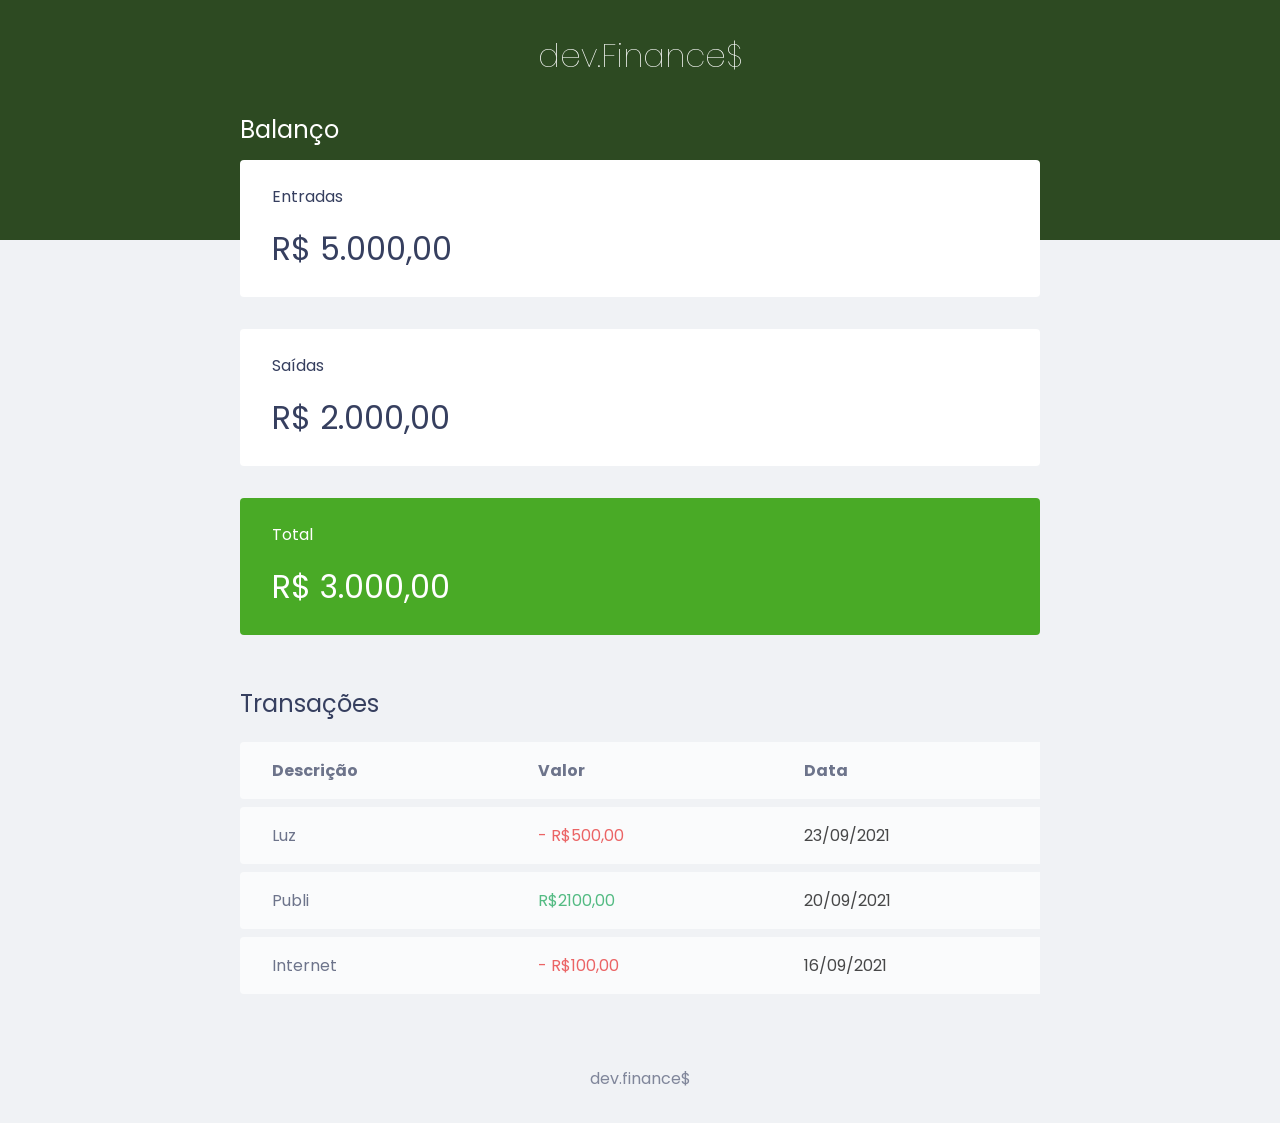
==== Finance/index.html @ f511c2e1 "design" ====
<!DOCTYPE html>
<html lang="pt-br">

<head>
    <meta charset="UTF-8">
    <meta http-equiv="X-UA-Compatible" content="IE=edge">
    <meta name="viewport" content="width=device-width, initial-scale=1.0">
    <link rel="stylesheet" href="./style.css">
    <title>Finance</title>
</head>

<body>
    <header>
        <h1 id="logo">dev.Finance$</h1>
    </header>

    <main class="container">
        <section id="balance">
            <h2>Balanço</h2>

            <div class="card">
                <h3>Entradas</h3>
                <p>R$ 5.000,00</p>
            </div>
            <div class="card">
                <h3>Saídas</h3>
                <p>R$ 2.000,00</p>
            </div>
            <div class="card total">
                <h3>Total</h3>
                <p>R$ 3.000,00</p>
            </div>
        </section>

        <section id="transaction">
            <h2>Transações</h2>
            <table id="data-table">
                <thead>
                    <tr>
                        <th>Descrição</th>
                        <th>Valor</th>
                        <th>Data</th>
                    </tr>
                </thead>
                <tbody>
                    <tr>
                        <td class="description">Luz</td>
                        <td class="expense">- R$500,00</td>
                        <td class="date">23/09/2021</td>
                    </tr>
                    <tr>
                        <td class="description">Publi</td>
                        <td class="income">R$2100,00</td>
                        <td class="date">20/09/2021</td>
                    </tr>
                    <tr>
                        <td class="description">Internet</td>
                        <td class="expense">- R$100,00</td>
                        <td class="date">16/09/2021</td>
                    </tr>
                </tbody>
            </table>
        </section>
    </main>

    <footer class="container">
        <p>dev.finance$</p>
    </footer>
</body>

</html>
---- Finance/style.css ----
@import url('https://fonts.googleapis.com/css2?family=Poppins:ital,wght@0,100;0,400;0,700;1,400&display=swap');
*{
    margin: 0;
    padding: 0;
    box-sizing: border-box;
}

:root{
    --dark-blue: #363f5f;
}
body{
    background: #f0f2f5;
    font-family: "Poppins", sans-serif;
}

.container{
    width: min(90vw, 800px);
    margin: auto;
}

/* Titles */
h2{
    margin-top: 3.2rem;
    margin-bottom: 0.8rem;
    color: var(--dark-blue);

    font-weight: 400;
}

/* Header */
header{
    background: #2D4A22;
    padding: 2rem 0 10rem;
    text-align: center;
}

#logo{
    color: #fff;
    font-weight: 100;
}

/* Balance */
#balance{
    margin-top: -8rem;
}

#balance h2{
    color: #fff;
    margin-top: 0;
}

/* Cards */
.card{
    background: #fff;
    padding: 1.5rem 2rem;
    border-radius: 0.25rem;
    margin-bottom: 2rem;
    color: var(--dark-blue);
}

.card h3{
    font-weight: normal;
    font-size: 1rem;
}

.card p{
    font-size: 2rem;
    line-height: 3rem;
    margin-top: 1rem;
}

.card.total{
    background: #49AA26;
    color: #fff;
}

/* table */
#data-table{
    width: 100%;
    border-spacing: 0 0.5rem;
}

table th{
    background: #fff;

    color: var(--dark-blue);
    padding: 1rem 2rem;
    text-align: left;
}

table td{
    background: #fff;
    padding: 1rem 2rem;
}

table tr{
    opacity: 0.7;
}
table tbody tr:hover{
    opacity: 1;
}

table thead tr th:first-child,
table tbody tr td:first-child{
    border-radius: 0.25rem 0 0 0.25rem;
}

td.description{
    color: var(--dark-blue);
}

td.income{
    color: #12a454;
}

td.expense{
    color:#e92929;
}

/* footer */
footer{
    text-align: center;
    padding: 4rem 0 2rem;
    color: var(--dark-blue);

    opacity: .6;
}
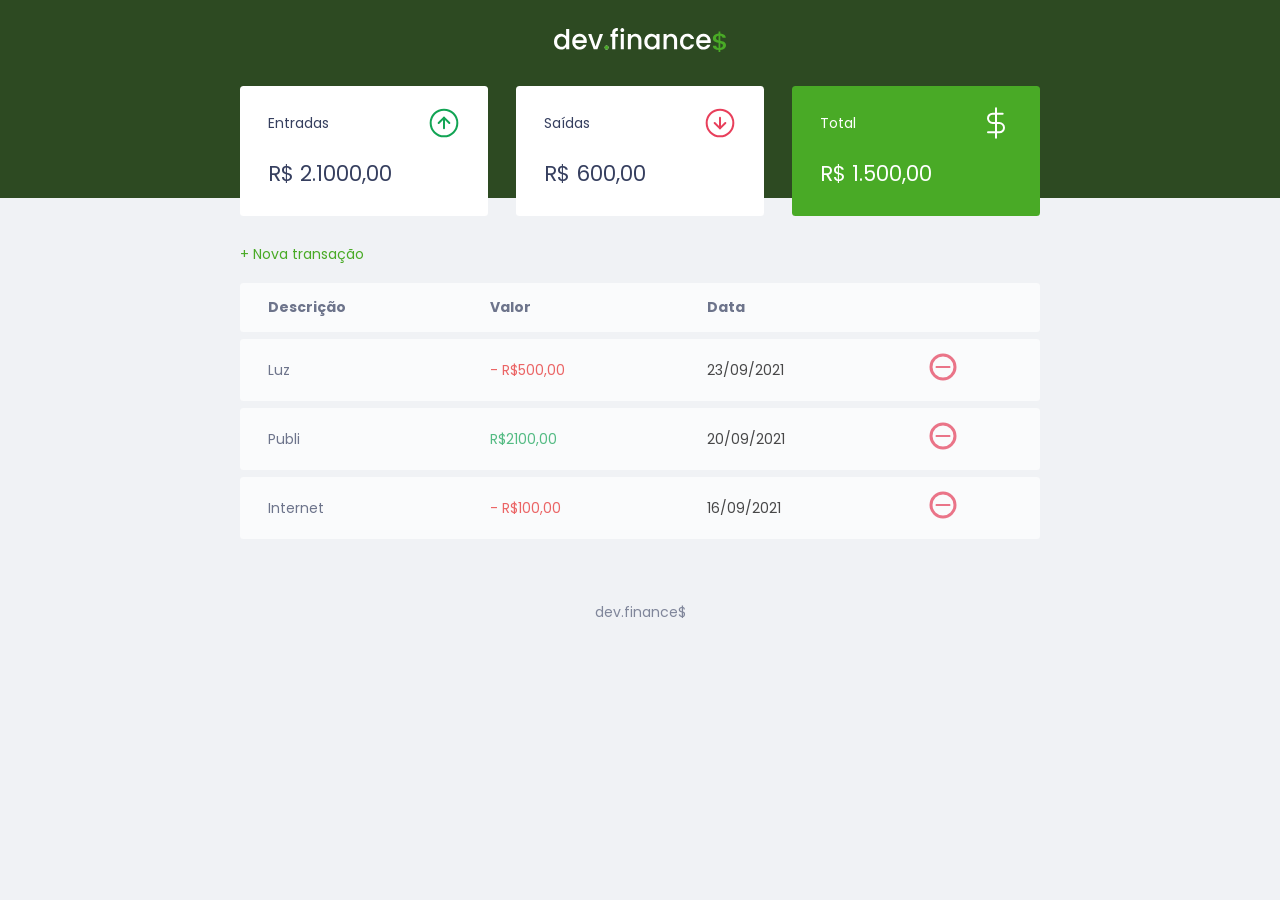
==== commit ece3ad4a: "Modal + script" ====
--- a/Finance/index.html
+++ b/Finance/index.html
@@ -11,35 +11,46 @@
 
 <body>
     <header>
-        <h1 id="logo">dev.Finance$</h1>
+        <img src="./assets/logo.svg" alt='Logo Dev Finance'>
     </header>
 
     <main class="container">
         <section id="balance">
-            <h2>Balanço</h2>
+            <h2 class="sr-only">Balanço</h2>
 
             <div class="card">
-                <h3>Entradas</h3>
-                <p>R$ 5.000,00</p>
+                <h3>
+                    <span>Entradas</span>
+                    <img src="./assets/income.svg" alt="Imagem de entrada">
+                </h3>
+                <p>R$ 2.1000,00</p>
             </div>
             <div class="card">
-                <h3>Saídas</h3>
-                <p>R$ 2.000,00</p>
+                <h3>
+                    <span>Saídas</span>
+                    <img src="./assets/expense.svg" alt="Imagem de saída">
+                </h3>
+                <p>R$ 600,00</p>
             </div>
             <div class="card total">
-                <h3>Total</h3>
-                <p>R$ 3.000,00</p>
+                <h3>
+                    <span>Total</span>
+                    <img src="./assets/total.svg" alt="Imagem de total">
+                </h3>
+                <p>R$ 1.500,00</p>
             </div>
         </section>
 
         <section id="transaction">
-            <h2>Transações</h2>
+            <h2 class="sr-only">Transações</h2>
+            <a href="#" onclick="Modal.open()" class="button new">+ Nova transação</a>
             <table id="data-table">
                 <thead>
                     <tr>
                         <th>Descrição</th>
                         <th>Valor</th>
                         <th>Data</th>
+                        <th></th>
                     </tr>
                 </thead>
                 <tbody>
@@ -47,25 +58,72 @@
                         <td class="description">Luz</td>
                         <td class="expense">- R$500,00</td>
                         <td class="date">23/09/2021</td>
+                        <td><img src="./assets/minus.svg" alt='Remover'></td>
                     </tr>
                     <tr>
                         <td class="description">Publi</td>
                         <td class="income">R$2100,00</td>
                         <td class="date">20/09/2021</td>
+                        <td><img src="./assets/minus.svg" alt='Remover'></td>
                     </tr>
                     <tr>
                         <td class="description">Internet</td>
                         <td class="expense">- R$100,00</td>
                         <td class="date">16/09/2021</td>
+                        <td><img src="./assets/minus.svg" alt='Remover'></td>
                     </tr>
                 </tbody>
             </table>
         </section>
     </main>
 
-    <footer class="container">
-        <p>dev.finance$</p>
-    </footer>
+    <div class="modal-overlay">
+        <div class="modal">
+            <div id=form>
+                <h2>Nova transação</h2>
+                <form action=''>
+                    <div class="input-group">
+                        <label class='sr-only' for="description">Descrição</label>
+                        <input type="text" id="description" name="description" placeholder="Descrição" autocomplete="off" required>
+                    </div>
+
+                    <div class="input-group">
+                        <label class='sr-only' for="amount">Valor</label>
+                        <input type="number" id="amount" name="amount" placeholder="0,00" step="0.01">
+                        <small class='help'>Use o sinal "-" (negativo) para despesas e "," (vírgula) para casas decimais.</small>
+                    </div>
+                    
+                    <div class="input-group">
+                        <label class='sr-only' for="date">Data</label>
+                        <input type="date" id="date" name="date">
+                    </div>
+
+                    <div class="input-group actions">
+                        <a href="#" onclick="Modal.close()" class="button cancel">Cancelar</a>
+                        <button>Salvar</button>
+                    </div>
+
+                </form>
+            </div>
+        </div>
+    </div>
+
+    <footer><p>dev.finance$</p></footer>
+
+    <script>
+        const Modal = {
+            open(){
+                // abrir modal + active
+                document.querySelector('.modal-overlay')
+                .classList.add('active');
+            },
+            close(){
+                // remover modal - active
+                document.querySelector('.modal-overlay')
+                .classList.remove('active');
+            }
+        }
+    </script>
 </body>
 
 </html>
--- a/Finance/style.css
+++ b/Finance/style.css
@@ -5,12 +5,30 @@
     box-sizing: border-box;
 }
 
+html{
+    font-size: 93.75%;
+}
+
 :root{
     --dark-blue: #363f5f;
-}
+    --green: #49AA26;
+}
+
 body{
     background: #f0f2f5;
     font-family: "Poppins", sans-serif;
+}
+
+.sr-only{
+    position: absolute;
+    width: 1px;
+    height: 1px;
+    padding: 0;
+    margin: -1px;
+    overflow: hidden;
+    clip: rect(0, 0, 0);
+    white-space: nowrap;
+    border-width: 0;
 }
 
 .container{
@@ -25,6 +43,52 @@
     color: var(--dark-blue);
 
     font-weight: 400;
+}
+
+/* Links e buttons */
+a{
+    color:#49AA26;
+    text-decoration: none;
+
+}
+
+a:hover{
+    color:#3dd705;
+}
+
+.button.new{
+    display: inline-block;
+    margin-bottom: .8rem;
+}
+
+button{
+    width: 100%;
+    height: 50px;
+    border: none !important;
+    color: #fff;
+    background: var(--green);
+    padding: 0;
+    border-radius: .25rem;
+    cursor: pointer;
+}
+
+button:hover{
+    background-color: #0bce25;
+}
+
+.button.cancel{
+    color:#e92929;
+    border: 2px #e92929 solid;
+    border-radius: 0.25rem;
+    height: 50px;
+    display: flex;
+    align-items: center;
+    justify-content:center;
+    opacity: 0.6;
+}
+
+.button.cancel:hover{
+    opacity: 1;
 }
 
 /* Header */
@@ -34,11 +98,6 @@
     text-align: center;
 }
 
-#logo{
-    color: #fff;
-    font-weight: 100;
-}
-
 /* Balance */
 #balance{
     margin-top: -8rem;
@@ -50,7 +109,7 @@
 }
 
 /* Cards */
-.card{
+#balance .card{
     background: #fff;
     padding: 1.5rem 2rem;
     border-radius: 0.25rem;
@@ -58,29 +117,37 @@
     color: var(--dark-blue);
 }
 
-.card h3{
+#balance .card h3{
     font-weight: normal;
     font-size: 1rem;
-}
-
-.card p{
-    font-size: 2rem;
+    display: flex;
+    align-items: center;
+    justify-content: space-between;
+}
+
+#balance .card p{
+    font-size: 1.5rem;
     line-height: 3rem;
     margin-top: 1rem;
 }
 
-.card.total{
+#balance .card.total{
     background: #49AA26;
     color: #fff;
 }
 
 /* table */
+#transaction{
+    display: block;
+    width: 100%;
+    overflow-x: auto;
+}
 #data-table{
     width: 100%;
     border-spacing: 0 0.5rem;
 }
 
-table th{
+#transaction table th{
     background: #fff;
 
     color: var(--dark-blue);
@@ -88,40 +155,123 @@
     text-align: left;
 }
 
-table td{
+#transaction table td{
     background: #fff;
     padding: 1rem 2rem;
 }
 
-table tr{
+#transaction table tr{
     opacity: 0.7;
 }
-table tbody tr:hover{
+#transaction table tbody tr:hover{
     opacity: 1;
 }
 
-table thead tr th:first-child,
-table tbody tr td:first-child{
+#transaction table thead tr th:first-child,
+#transaction table tbody tr td:first-child{
     border-radius: 0.25rem 0 0 0.25rem;
 }
 
-td.description{
-    color: var(--dark-blue);
-}
-
-td.income{
+#transaction table thead tr th:last-child,
+#transaction table tbody tr td:last-child{
+    border-radius: 0 0.25rem 0.25rem 0;
+}
+
+#transaction td.description{
+    color: var(--dark-blue);
+}
+
+#transaction td.income{
     color: #12a454;
 }
 
-td.expense{
+#transaction td.expense{
     color:#e92929;
 }
+
+/* Modal */
+.modal-overlay{
+    width: 100%;
+    height: 100%;
+    background-color:rgba(0, 0, 0, 0.24);
+
+    position: fixed;
+    top: 0;
+
+    display:flex;
+    align-items: center;
+    justify-content: center;
+
+    opacity: 0;
+    visibility: hidden;
+}
+
+.modal-overlay.active{
+    opacity: 1;
+    visibility: visible;
+    z-index: 999;
+}
+
+.modal{
+    background: #f2f0f5;
+    padding: 2.4rem;
+    position: relative;
+    z-index: 1;
+}
+
+/* Form */
+#form{
+    max-width: 500px;
+}
+
+#form h2{
+    margin-top: 0;
+}
+
+#form form input{
+    border: none;
+    border-radius: .25rem;
+    padding: 0.8rem;
+    width: 100%;
+}
+
+#form form .input-group{
+    margin-top: .8rem;
+}
+
+#form form .input-group small{
+    opacity: 0.4;
+}
+
+#form form .input-group.actions{
+    display: flex;
+    justify-content: space-between;
+    align-items: center;
+}
+
+#form form .input-group.actions .button,
+#form form .input-group.actions button{
+    width: 48%;
+}
+
 
 /* footer */
 footer{
     text-align: center;
     padding: 4rem 0 2rem;
     color: var(--dark-blue);
-
     opacity: .6;
 }
+
+/* responsive */
+@media (min-width: 800px){
+        html{
+            font-size:87.5%;
+        }
+
+        #balance{
+            display: grid;
+            grid-template-columns: 1fr 1fr 1fr;
+            gap: 2rem;
+        }
+}
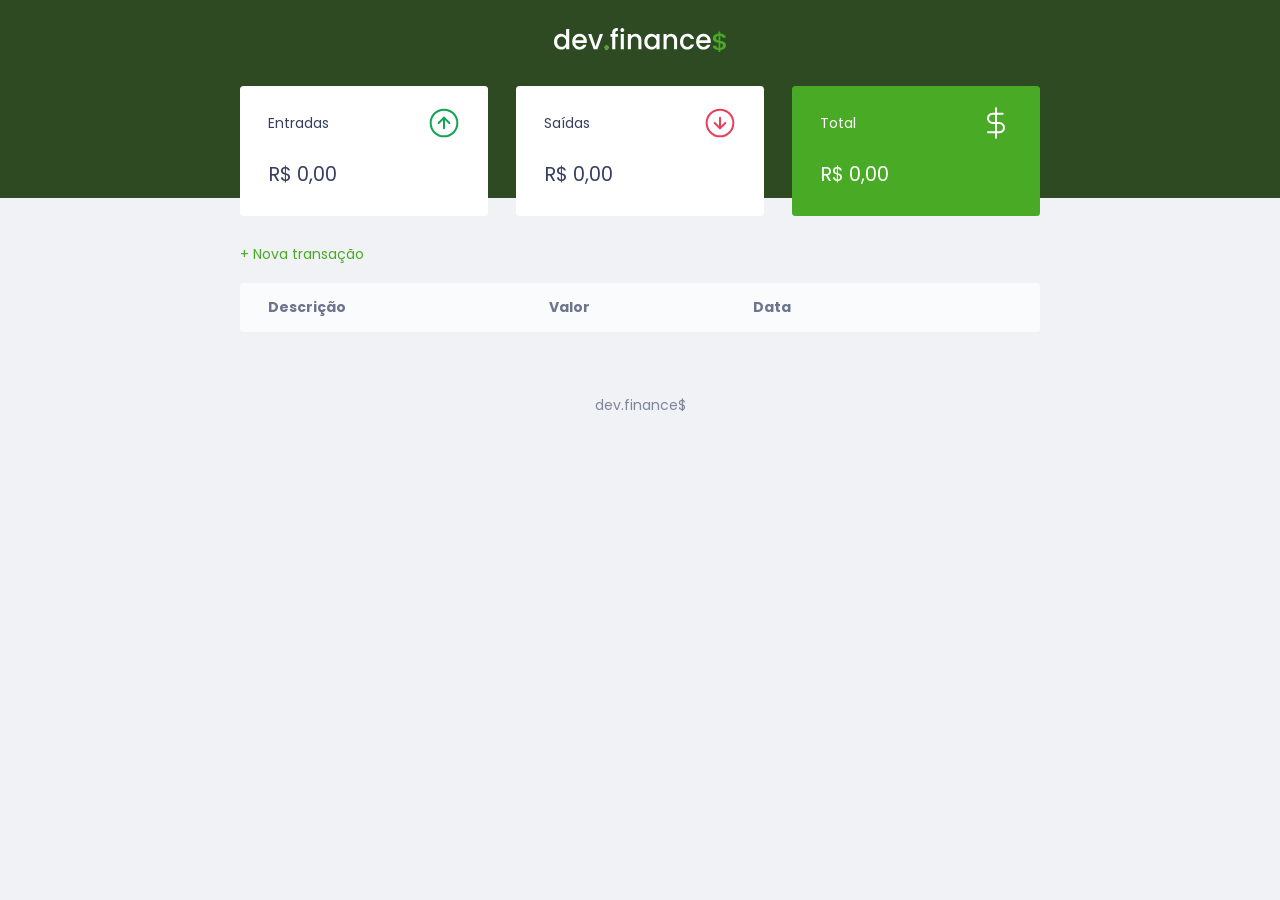
==== commit d83dfa8d: "Projeto "finalizado"" ====
--- a/Finance/index.html
+++ b/Finance/index.html
@@ -23,21 +23,21 @@
                     <span>Entradas</span>
                     <img src="./assets/income.svg" alt="Imagem de entrada">
                 </h3>
-                <p>R$ 2.1000,00</p>
+                <p id='incomeDisplay'>R$ 0,00</p>
             </div>
             <div class="card">
                 <h3>
                     <span>Saídas</span>
                     <img src="./assets/expense.svg" alt="Imagem de saída">
                 </h3>
-                <p>R$ 600,00</p>
+                <p id='expenseDisplay'>R$ 0,00</p>
             </div>
             <div class="card total">
                 <h3>
                     <span>Total</span>
                     <img src="./assets/total.svg" alt="Imagem de total">
                 </h3>
-                <p>R$ 1.500,00</p>
+                <p id='totalDisplay'>R$ 0,00</p>
             </div>
         </section>
 
@@ -54,24 +54,7 @@
                     </tr>
                 </thead>
                 <tbody>
-                    <tr>
-                        <td class="description">Luz</td>
-                        <td class="expense">- R$500,00</td>
-                        <td class="date">23/09/2021</td>
-                        <td><img src="./assets/minus.svg" alt='Remover'></td>
-                    </tr>
-                    <tr>
-                        <td class="description">Publi</td>
-                        <td class="income">R$2100,00</td>
-                        <td class="date">20/09/2021</td>
-                        <td><img src="./assets/minus.svg" alt='Remover'></td>
-                    </tr>
-                    <tr>
-                        <td class="description">Internet</td>
-                        <td class="expense">- R$100,00</td>
-                        <td class="date">16/09/2021</td>
-                        <td><img src="./assets/minus.svg" alt='Remover'></td>
-                    </tr>
+
                 </tbody>
             </table>
         </section>
@@ -81,10 +64,10 @@
         <div class="modal">
             <div id=form>
                 <h2>Nova transação</h2>
-                <form action=''>
+                <form action='' onsubmit='Form.submit(event)'>
                     <div class="input-group">
                         <label class='sr-only' for="description">Descrição</label>
-                        <input type="text" id="description" name="description" placeholder="Descrição" autocomplete="off" required>
+                        <input type="text" id="description" name="description" placeholder="Descrição" autocomplete="off">
                     </div>
 
                     <div class="input-group">
@@ -110,20 +93,7 @@
 
     <footer><p>dev.finance$</p></footer>
 
-    <script>
-        const Modal = {
-            open(){
-                // abrir modal + active
-                document.querySelector('.modal-overlay')
-                .classList.add('active');
-            },
-            close(){
-                // remover modal - active
-                document.querySelector('.modal-overlay')
-                .classList.remove('active');
-            }
-        }
-    </script>
+    <script src="./script.js"></script>
 </body>
 
 </html>
--- a/Finance/style.css
+++ b/Finance/style.css
@@ -126,7 +126,7 @@
 }
 
 #balance .card p{
-    font-size: 1.5rem;
+    font-size: 1.4rem;
     line-height: 3rem;
     margin-top: 1rem;
 }
